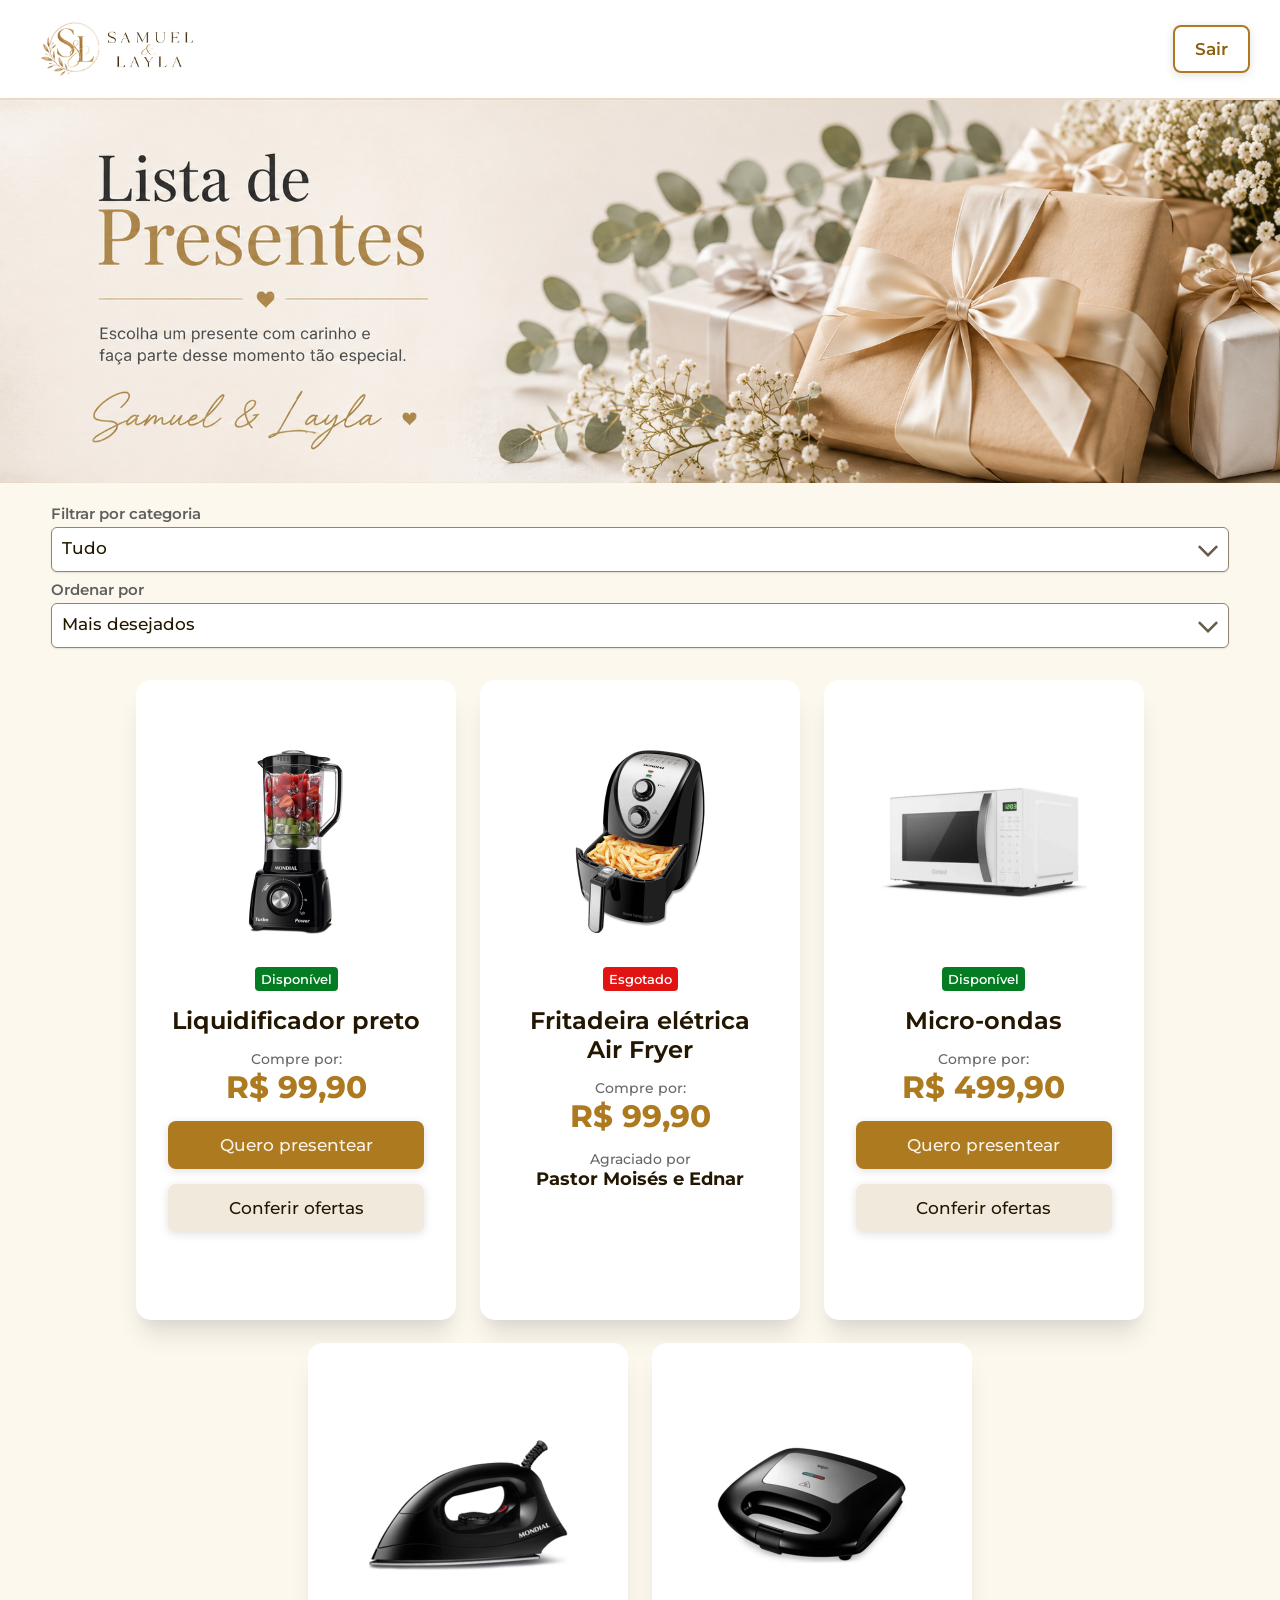
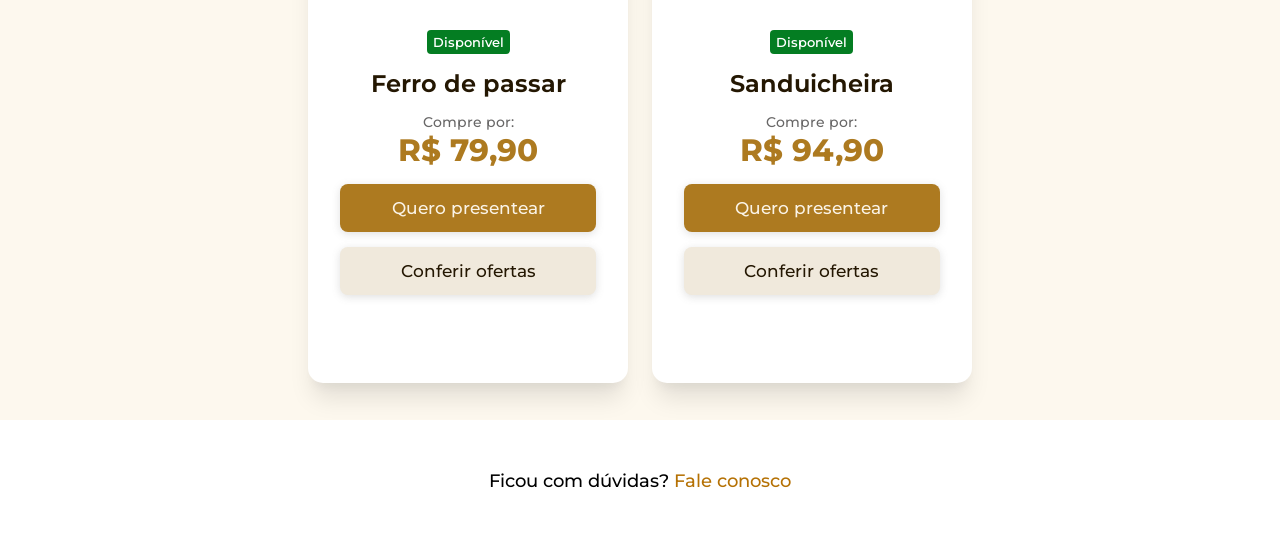
==== index.html @ a22da593 "Commit inicial" ====
<!DOCTYPE html>
<html lang="pt-br">
    <head>
        <meta charset="UTF-8">
        <meta name="viewport" content="width=device-width, initial-scale=1.0">
        <link rel="stylesheet" href="https://fonts.googleapis.com/css2?family=Material+Symbols+Outlined">
        <link rel="stylesheet" href="./css/app.css">
        <title>Samuel & Layla</title>
    </head>
    <body>
        <div id="content">
            <header>
                <div class="logo">
                    <img src="./img/logotipo.png" alt="Samuel & Layla">
                </div>
                <button class="btn btn-outline" type="button">Sair</button>
            </header>
            <section class="banner">
                <img src="./img/banner.png" alt="Convite" width="100%">
            </section>
            <main>
                
                <div class="form-field">
                    <label for="ordenarPor">Filtrar por categoria</label>
                    <select name="ordenarPor" id="ordenarPor">
                        <option value="">selecione...</option>
                        <option value="tudo" selected>Tudo</option>
                        <option value="eletrodomesticos">Eletrodomésticos</option>
                        <option value="cozinha">Cozinha</option>
                        <option value="limpeza">Limpeza</option>
                        <option value="quarto">Quarto</option>
                    </select>
                    <span class="material-symbols-outlined">
                        arrow_forward_ios
                    </span>
                </div>
                <div class="form-field">
                    <label for="ordenarPor">Ordenar por</label>
                    <select name="ordenarPor" id="ordenarPor">
                        <option value="">selecione...</option>
                        <option value="maisdesejados" selected>Mais desejados</option>
                        <option value="maiorpreco">Maior preço</option>
                        <option value="maiorpreco">Menor preço</option>
                    </select>
                    <span class="material-symbols-outlined">
                        arrow_forward_ios
                    </span>
                </div>
                
                <div class="container">
                    <div class="card">
                        <img src="./img/liquidificador.png" alt="Liquidificador preto">
                        <div class="badge available">Disponível</div>
                        <h1>Liquidificador preto</h1>
                        <h2>
                            Compre por: <span>R$ 99,90</span>
                        </h2>
                        <button class="btn btn-primary block" type="button">Quero presentear</button>
                        <button class="btn btn-secondary block" type="button">Conferir ofertas</button>
                    </div>
                    <div class="card">
                        <img src="./img/fritadeira.png" alt="Fritadeira elétrica Air Fryer">
                        <div class="badge unavailable">Esgotado</div>
                        <h1>Fritadeira elétrica Air Fryer</h1>
                        <h2>
                            Compre por: <span>R$ 99,90</span>
                        </h2>
                        <p class="convidado">Agraciado por <strong>Pastor Moisés e Ednar</strong></p>
                    </div>
                    <div class="card">
                        <img src="./img/micro-ondas.png" alt="Micro-ondas">
                        <div class="badge available">Disponível</div>
                        <h1>Micro-ondas</h1>
                        <h2>
                            Compre por: <span>R$ 499,90</span>
                        </h2>
                        <button class="btn btn-primary block" type="button">Quero presentear</button>
                        <button class="btn btn-secondary block" type="button">Conferir ofertas</button>
                    </div>
                    <div class="card">
                        <img src="./img/ferro.png" alt="Ferro de passar">
                        <div class="badge available">Disponível</div>
                        <h1>Ferro de passar</h1>
                        <h2>
                            Compre por: <span>R$ 79,90</span>
                        </h2>
                        <button class="btn btn-primary block" type="button">Quero presentear</button>
                        <button class="btn btn-secondary block" type="button">Conferir ofertas</button>
                    </div>
                    <div class="card">
                        <img src="./img/sanduicheira.png" alt="Sanduicheira">
                        <div class="badge available">Disponível</div>
                        <h1>Sanduicheira</h1>
                        <h2>
                            Compre por: <span>R$ 94,90</span>
                        </h2>
                        <button class="btn btn-primary block" type="button">Quero presentear</button>
                        <button class="btn btn-secondary block" type="button">Conferir ofertas</button>
                    </div>
                </div>
            </main>
            <footer>
                Ficou com dúvidas? <a href="#" target="_blank">Fale conosco</a>
            </footer>
        </div>
        <script>

        </script>
    </body>
</html>
---- css/app.css ----
@import url('./base.css');
@import url('./button.css');
@import url('./card.css');
@import url('./flexbox.css');
@import url('./form.css');
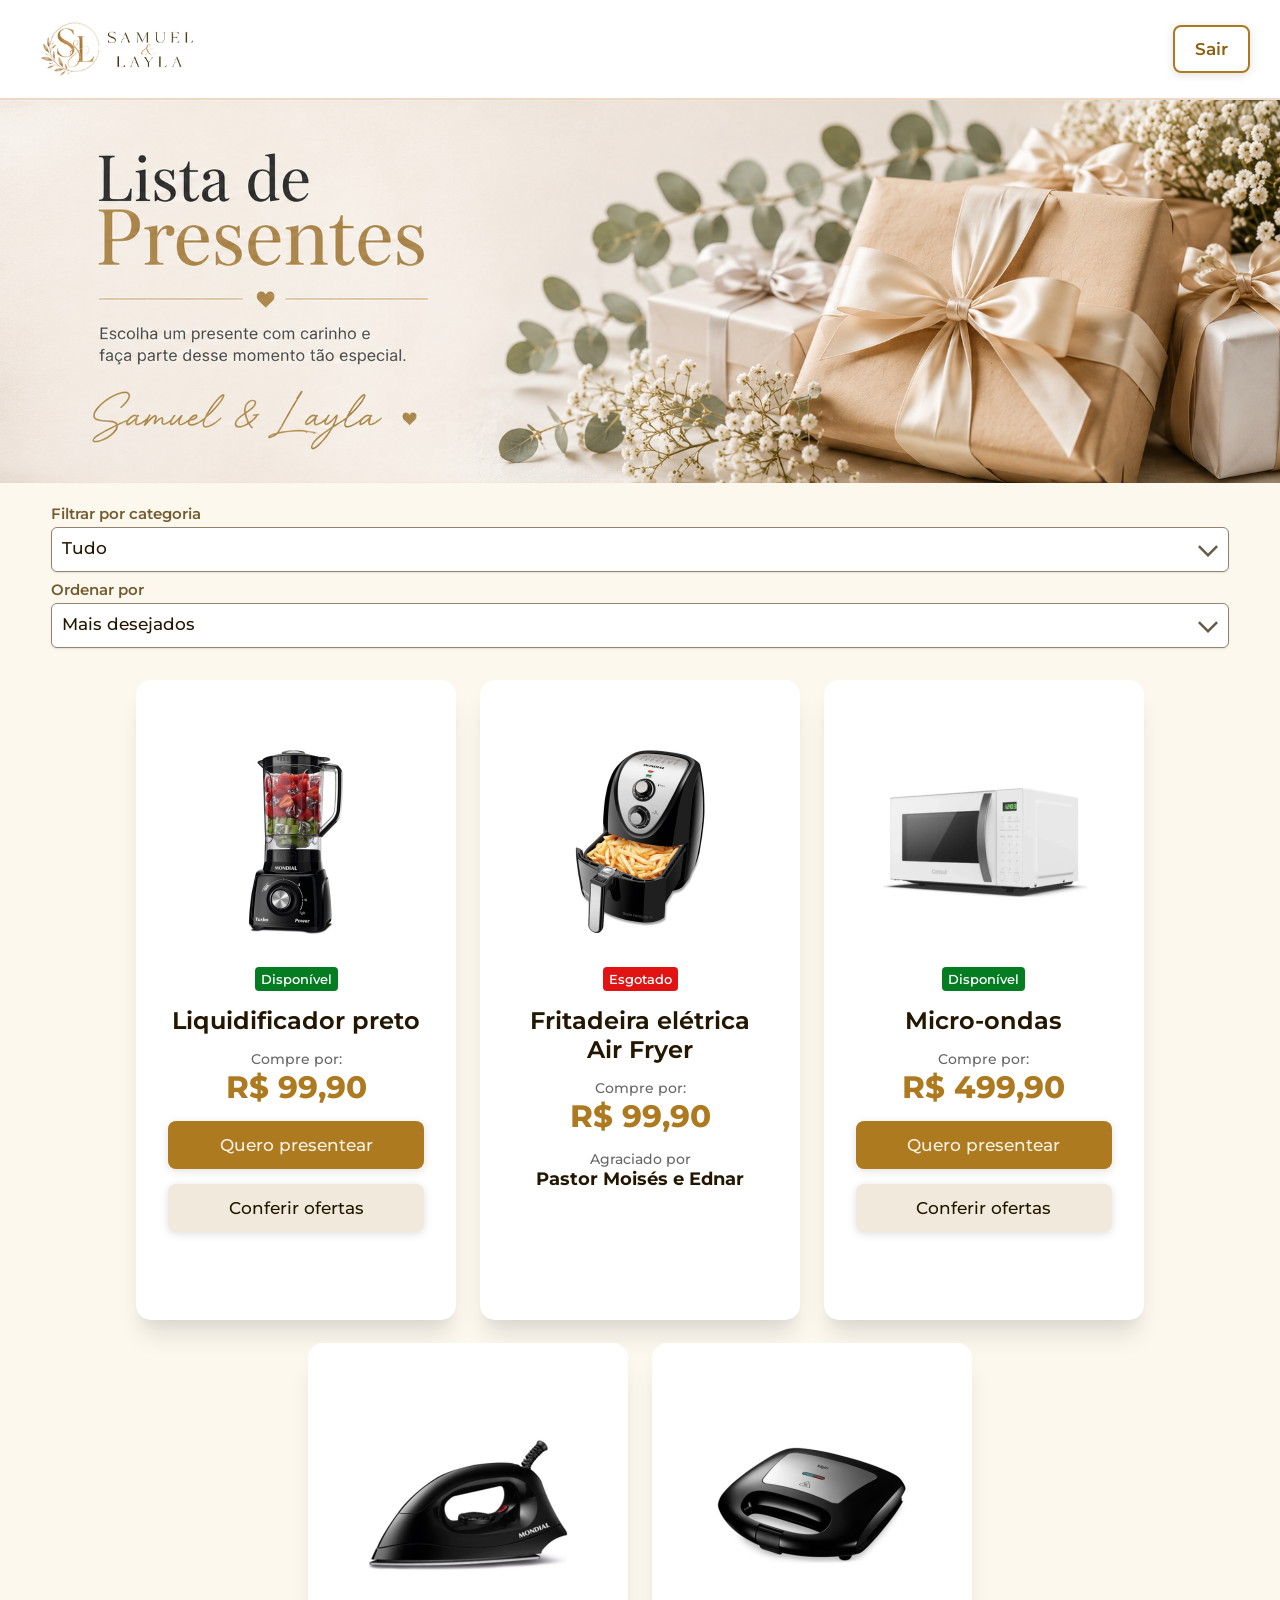
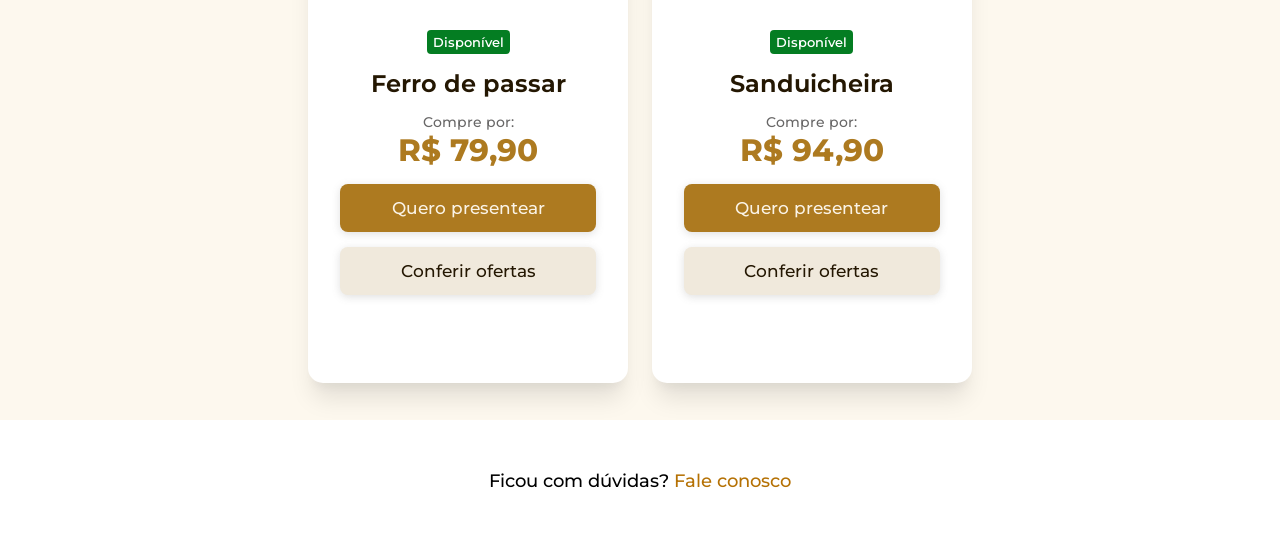
==== commit 970c5f0e: "Tela de login" ====
--- a/index.html
+++ b/index.html
@@ -5,6 +5,7 @@
         <meta name="viewport" content="width=device-width, initial-scale=1.0">
         <link rel="stylesheet" href="https://fonts.googleapis.com/css2?family=Material+Symbols+Outlined">
         <link rel="stylesheet" href="./css/app.css">
+        <link rel="stylesheet" href="./css/presentes.css">
         <title>Samuel & Layla</title>
     </head>
     <body>
--- a/css/presentes.css
+++ b/css/presentes.css
@@ -0,0 +1,54 @@
+
+header {
+    width: 100%;
+    height: 100px;
+    padding: 0 30px;
+    display: flex;
+    justify-content: space-between;
+    align-items: center;
+    background-color: #fff;
+    border-bottom: 2px solid #ecd8c4;
+}
+
+div.logo {
+    width: 15%;
+    overflow: hidden;
+}
+
+div.logo img {
+    display: block;
+    width: 100%;
+    height: auto;
+}
+
+main {
+    padding: 1% 4%;
+}
+
+section.banner {
+    width: 100%;
+    overflow: hidden;
+}
+
+section.banner img {
+    display: block;
+    width: 100%;
+    height: auto;
+}
+
+footer {
+    padding: 50px 0;
+    background-color: #fff;
+    text-align: center;
+    font-size: 18px;
+    font-weight: 500;
+}
+
+footer > a {
+    text-decoration: none;
+    color: #b57104;
+}
+
+footer > a:hover {
+    text-decoration: underline;
+}
